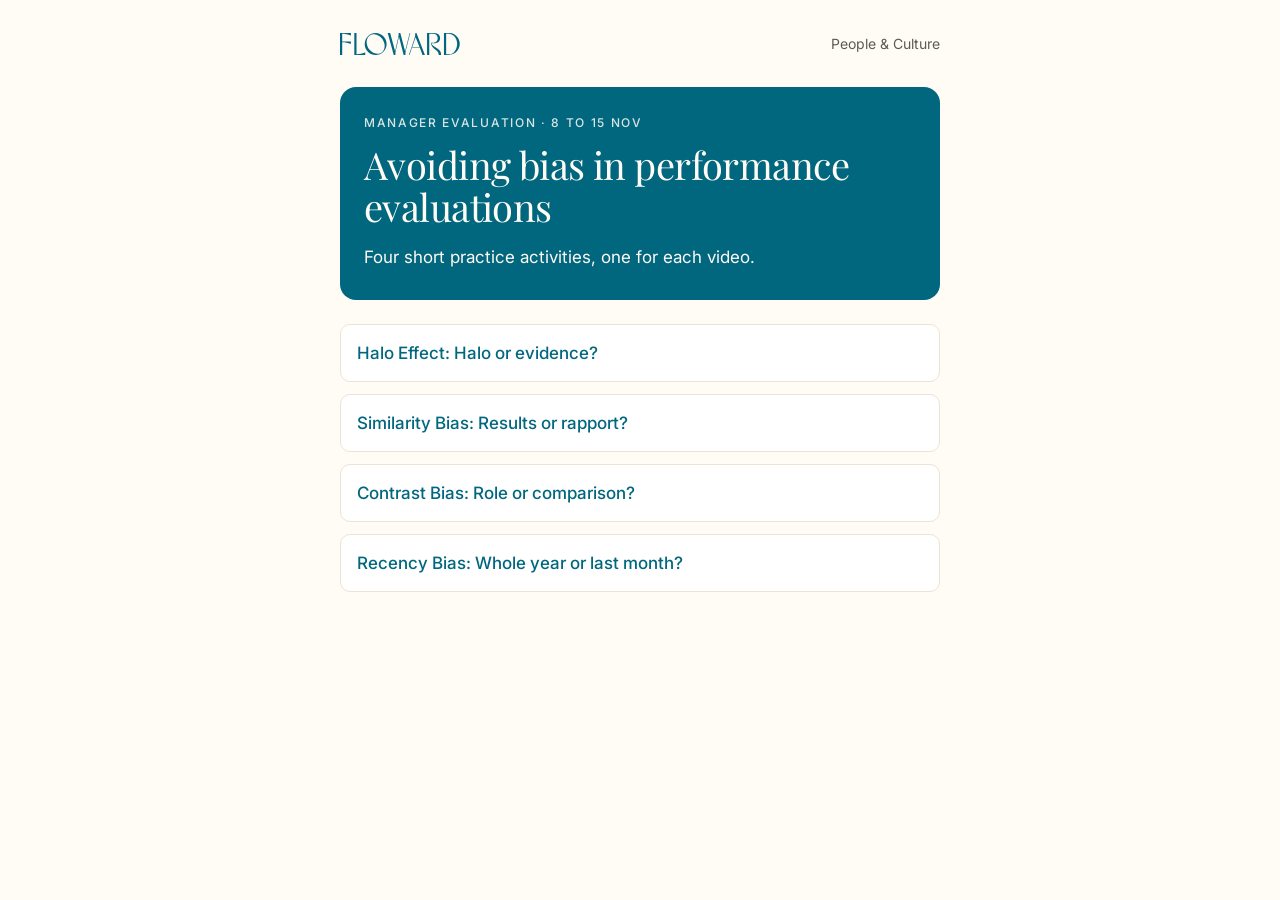
==== index.html @ 808c7620 "Create index.html" ====
<!doctype html>
<html lang="en">
<head>
<meta charset="utf-8">
<meta name="viewport" content="width=device-width, initial-scale=1">
<title>Bias practice | Floward People &amp; Culture</title>
<link rel="preconnect" href="https://fonts.googleapis.com"><link rel="preconnect" href="https://fonts.gstatic.com" crossorigin>
<link href="https://fonts.googleapis.com/css2?family=Inter:wght@400;500&family=Playfair+Display&display=swap" rel="stylesheet">
<link rel="stylesheet" href="app.css">
</head>
<body>
<div class="wrap">
<header><span class="wm"></span><span>People &amp; Culture</span></header>
<main><div class="hero"><p class="eyebrow">Manager Evaluation · 8 to 15 Nov</p><h1>Avoiding bias in performance evaluations</h1><p style="margin:0">Four short practice activities, one for each video.</p></div><div class="links"><a href="halo.html">Halo Effect: Halo or evidence?</a><a href="similarity.html">Similarity Bias: Results or rapport?</a><a href="contrast.html">Contrast Bias: Role or comparison?</a><a href="recency.html">Recency Bias: Whole year or last month?</a></div></main>
</div>
<script src="app.js"></script>
</body>
</html>
---- app.css ----
:root { --teal:#00677F; --teal-600:#005063; --teal-50:#E6F0F2; --ivory:#FFFBF5; --ivory-200:#F7F0E6; --ivory-300:#EDE3D4;
          --charcoal:#181817; --charcoal-400:#5C5C56; --orange:#FD622A; --orange-50:#FFF3EE; --orange-700:#A83310; }
  * { box-sizing:border-box; } html, body { margin:0; }
  body { background:var(--ivory); color:var(--charcoal); font:400 17px/1.65 Inter, system-ui, sans-serif; -webkit-font-smoothing:antialiased; }
  .wrap { max-width:640px; margin:0 auto; padding:24px 20px 48px; }
  header { display:flex; align-items:center; justify-content:space-between; padding:8px 0 32px; }
  header svg { height:22px; width:auto; color:var(--teal); }
  header span { font-size:14px; color:var(--charcoal-400); }
  .eyebrow { font:500 12px/1.4 Inter, sans-serif; letter-spacing:.14em; text-transform:uppercase; color:var(--teal); margin:0 0 12px; }
  h1, h2 { font-family:"Playfair Display", Georgia, serif; font-weight:400; margin:0 0 16px; }
  h1 { font-size:38px; line-height:1.1; letter-spacing:-.015em; } h2 { font-size:26px; line-height:1.2; }
  p { margin:0 0 16px; } .muted { color:var(--charcoal-400); }
  .hero { background:var(--teal); color:var(--ivory); border-radius:16px; padding:28px 24px; margin:0 0 24px; }
  .hero .eyebrow { color:var(--ivory); opacity:.85; } .hero h1 { color:var(--ivory); }
  .steps { display:grid; gap:10px; margin:0 0 24px; padding:0; list-style:none; }
  .steps li { display:flex; gap:12px; align-items:flex-start; }
  .steps b { flex:none; width:28px; height:28px; border-radius:50%; border:1.5px solid var(--teal); color:var(--teal); display:grid; place-items:center; font:400 15px/1 "Playfair Display", serif; }
  .who { font:500 12px/1.4 Inter, sans-serif; letter-spacing:.12em; text-transform:uppercase; color:var(--charcoal-400); margin:0 0 8px; }
  .quote { background:#fff; border:1px solid var(--ivory-300); border-left:0; border-radius:12px; padding:22px; margin:0 0 20px; font:400 22px/1.4 "Playfair Display", Georgia, serif; }
  .choices { display:grid; grid-template-columns:1fr 1fr; gap:12px; margin:0 0 20px; }
  .choice { font:500 16px/1.3 Inter, sans-serif; min-height:56px; border-radius:10px; border:1.5px solid var(--ivory-300); background:#fff; color:var(--charcoal); cursor:pointer; padding:12px; }
  .choice[aria-pressed="true"] { border-color:var(--teal); background:var(--teal); color:var(--ivory); }
  .choice[disabled] { cursor:default; }
  .choice.right { border-color:var(--teal); background:var(--teal-50); color:var(--charcoal); }
  .choice.wrong { border-color:var(--orange); background:var(--orange-50); color:var(--charcoal); }
  label { display:block; font-weight:500; margin:0 0 8px; }
  textarea { width:100%; font:inherit; color:var(--charcoal); border:1.5px solid var(--ivory-300); border-radius:10px; padding:12px 14px; min-height:88px; resize:vertical; background:#fff; }
  textarea[readonly] { background:var(--ivory-200); }
  .hint { font-size:14px; color:var(--charcoal-400); margin:6px 0 20px; }
  .feedback { display:flex; gap:12px; border-radius:10px; padding:16px; margin:0 0 20px; }
  .feedback svg { flex:none; width:24px; height:24px; margin-top:2px; }
  .feedback.good { background:var(--teal-50); } .feedback.good svg { color:var(--teal); }
  .feedback.bad { background:var(--orange-50); } .feedback.bad svg { color:var(--orange-700); }
  .feedback p:last-child { margin:0; }
  .btn { font:500 17px/1 Inter, sans-serif; border:0; border-radius:10px; padding:16px 24px; min-height:52px; cursor:pointer; background:var(--teal); color:var(--ivory); width:100%; }
  .btn:hover { background:var(--teal-600); } .btn[disabled] { opacity:.45; cursor:default; }
  .progress { display:flex; gap:6px; margin:0 0 24px; } .progress i { flex:1; height:4px; border-radius:2px; background:var(--ivory-300); } .progress i.on { background:var(--teal); }
  .scale { display:grid; grid-template-columns:repeat(5,1fr); gap:8px; margin:8px 0 4px; }
  .scale button { font:500 17px/1 Inter, sans-serif; min-height:48px; border-radius:10px; border:1.5px solid var(--ivory-300); background:#fff; color:var(--charcoal); cursor:pointer; }
  .scale button[aria-pressed="true"] { background:var(--teal); border-color:var(--teal); color:var(--ivory); }
  .scale-labels { display:flex; justify-content:space-between; font-size:14px; color:var(--charcoal-400); margin:0 0 24px; }
  .notice { font-size:14px; color:var(--charcoal-400); background:var(--ivory-200); border-radius:8px; padding:10px 12px; margin:0 0 24px; }
  .score { font:400 64px/1 "Playfair Display", serif; color:var(--teal); margin:0 0 8px; }
  .links { display:grid; gap:12px; margin:16px 0 0; }
  .links a { color:var(--teal); font-weight:500; text-decoration:none; border:1.5px solid var(--ivory-300); border-radius:10px; padding:14px 16px; background:#fff; }
  .links a:hover { border-color:var(--teal); }
  .opt:focus-visible, .btn:focus-visible, .choice:focus-visible, textarea:focus-visible, .scale button:focus-visible { outline:3px solid var(--teal); outline-offset:2px; }
  .err { font-size:14px; color:var(--orange-700); margin:12px 0 0; }
  header .wm, header svg { display:block; }
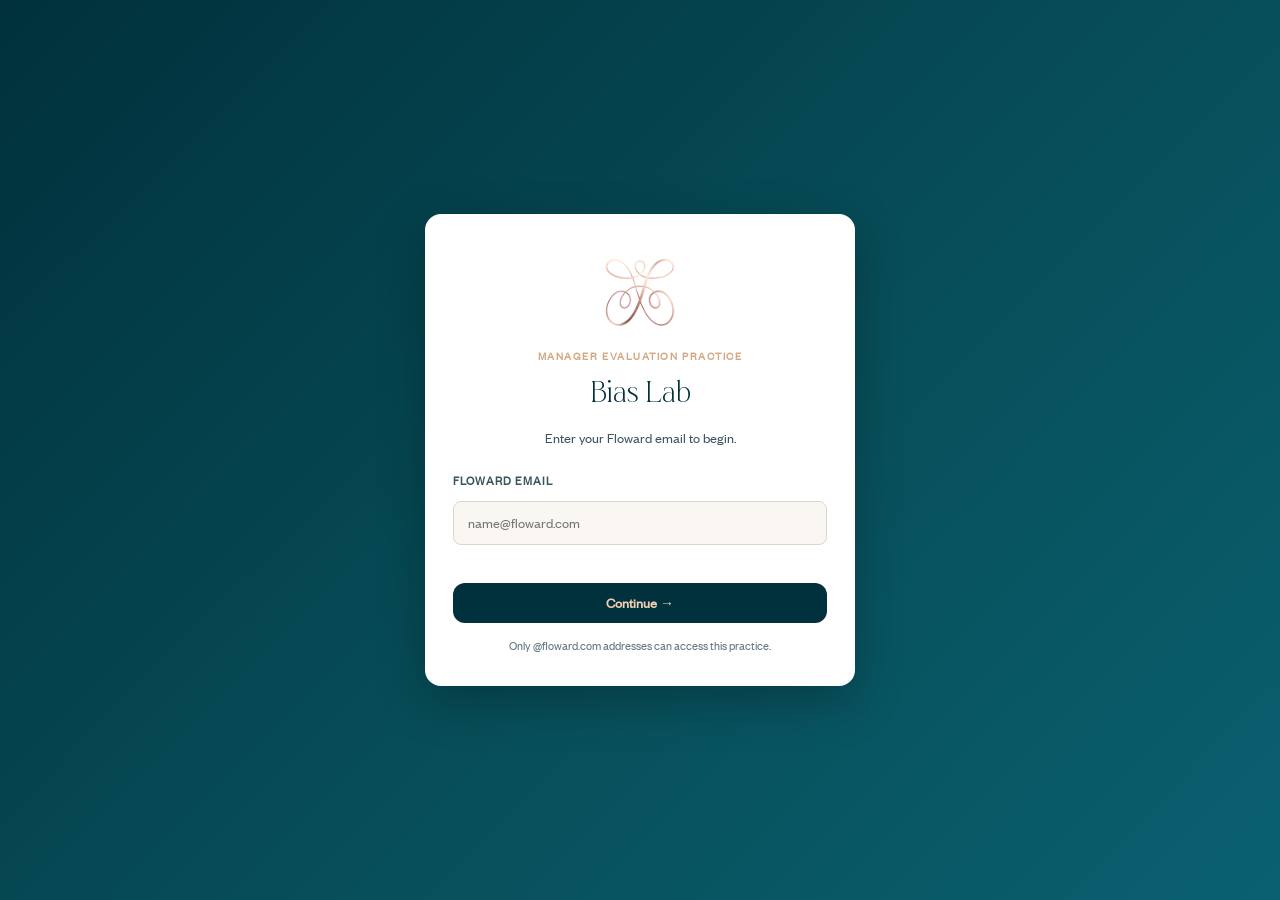
==== commit 5b20af15: "Update index.html" ====
--- a/index.html
+++ b/index.html
@@ -3,15 +3,48 @@
 <head>
 <meta charset="utf-8">
 <meta name="viewport" content="width=device-width, initial-scale=1">
-<title>Bias practice | Floward People &amp; Culture</title>
-<link rel="preconnect" href="https://fonts.googleapis.com"><link rel="preconnect" href="https://fonts.gstatic.com" crossorigin>
-<link href="https://fonts.googleapis.com/css2?family=Inter:wght@400;500&family=Playfair+Display&display=swap" rel="stylesheet">
+<title>Bias Lab | Manager Evaluation Practice | Floward</title>
+<link rel="stylesheet" href="star.css">
 <link rel="stylesheet" href="app.css">
 </head>
 <body>
-<div class="wrap">
-<header><span class="wm"></span><span>People &amp; Culture</span></header>
-<main><div class="hero"><p class="eyebrow">Manager Evaluation · 8 to 15 Nov</p><h1>Avoiding bias in performance evaluations</h1><p style="margin:0">Four short practice activities, one for each video.</p></div><div class="links"><a href="halo.html">Halo Effect: Halo or evidence?</a><a href="similarity.html">Similarity Bias: Results or rapport?</a><a href="contrast.html">Contrast Bias: Role or comparison?</a><a href="recency.html">Recency Bias: Whole year or last month?</a></div></main>
+<div class="gate" id="emailGate">
+  <div class="gate-card">
+    <div class="gate-logo brand-logo" role="img" aria-label="Floward"></div>
+    <div class="gate-kicker">Manager Evaluation Practice</div>
+    <h1 class="gate-title">Bias Lab</h1>
+    <p class="gate-desc">Enter your Floward email to begin.</p>
+    <form class="gate-form" id="gateForm" novalidate>
+      <label class="form-label" for="emailInput" style="margin-bottom:0;">Floward Email</label>
+      <input type="email" class="form-input" id="emailInput" placeholder="name@floward.com" autocomplete="email" maxlength="80" required>
+      <div class="gate-error" id="emailError" role="alert"></div>
+      <button type="submit" class="btn btn-primary">Continue →</button>
+    </form>
+    <div class="gate-note">Only @floward.com addresses can access this practice.</div>
+  </div>
+</div>
+<header class="site-header">
+  <div class="logo-area">
+    <div class="logo-img brand-logo" role="img" aria-label="Floward"></div>
+    <span class="logo-text">Floward L&amp;D</span>
+  </div>
+  <div class="nav-right">
+    <button class="learner-name-display hidden" id="learnerDisplay" style="cursor:pointer;font:inherit;font-size:13px" title="Not you? Click to change"></button>
+  </div>
+</header>
+<div class="screen active">
+  <div class="home-hero">
+    <div class="hero-subtitle">Manager Evaluation Practice</div>
+    <h1 class="hero-title">Bias <span>Lab</span></h1>
+    <p class="hero-desc"><span id="welcome"></span>Practice spotting bias in performance evaluations. Each part matches a video in the Bias Series: read real-style review comments, decide what is shaping the rating, then fix one.</p>
+  </div>
+  <div class="section-label">Bias Series</div>
+  <div class="card-grid">
+    <a class="activity-card" href="halo.html"><div class="card-module">Part 1: Bias Series</div><h3 class="card-title">Halo Effect</h3><p class="card-desc"><strong>Halo or evidence?</strong> Decide whether each review comment rests on evidence or on one strong impression.</p><div class="card-footer"><span class="card-badge">3 Cases</span><span class="card-arrow">→</span></div></a>
+    <a class="activity-card" href="similarity.html"><div class="card-module">Part 2: Bias Series</div><h3 class="card-title">Similarity Bias</h3><p class="card-desc"><strong>Results or rapport?</strong> Decide whether each review comment rests on results or on rapport.</p><div class="card-footer"><span class="card-badge">3 Cases</span><span class="card-arrow">→</span></div></a>
+    <a class="activity-card" href="contrast.html"><div class="card-module">Part 3: Bias Series</div><h3 class="card-title">Contrast Bias</h3><p class="card-desc"><strong>Role or comparison?</strong> Decide whether each review comment rates against the role or against a colleague.</p><div class="card-footer"><span class="card-badge">3 Cases</span><span class="card-arrow">→</span></div></a>
+    <a class="activity-card" href="recency.html"><div class="card-module">Part 4: Bias Series</div><h3 class="card-title">Recency Bias</h3><p class="card-desc"><strong>Whole year or last month?</strong> Decide whether each review comment covers the whole year or only the last month.</p><div class="card-footer"><span class="card-badge">3 Cases</span><span class="card-arrow">→</span></div></a>
+  </div>
 </div>
 <script src="app.js"></script>
 </body>
--- a/star.css
+++ b/star.css
@@ -0,0 +1,312 @@
+/* STAR Lab design system, copied from STAR Lab so every End-of-Year Performance Cycle practice looks the same. */
+
+@font-face {
+  font-family: 'FoundersGrotesk';
+  src: url('[data-uri]') format('truetype');
+  font-weight: normal;
+}
+@font-face {
+  font-family: 'MontasLight';
+  src: url('[data-uri]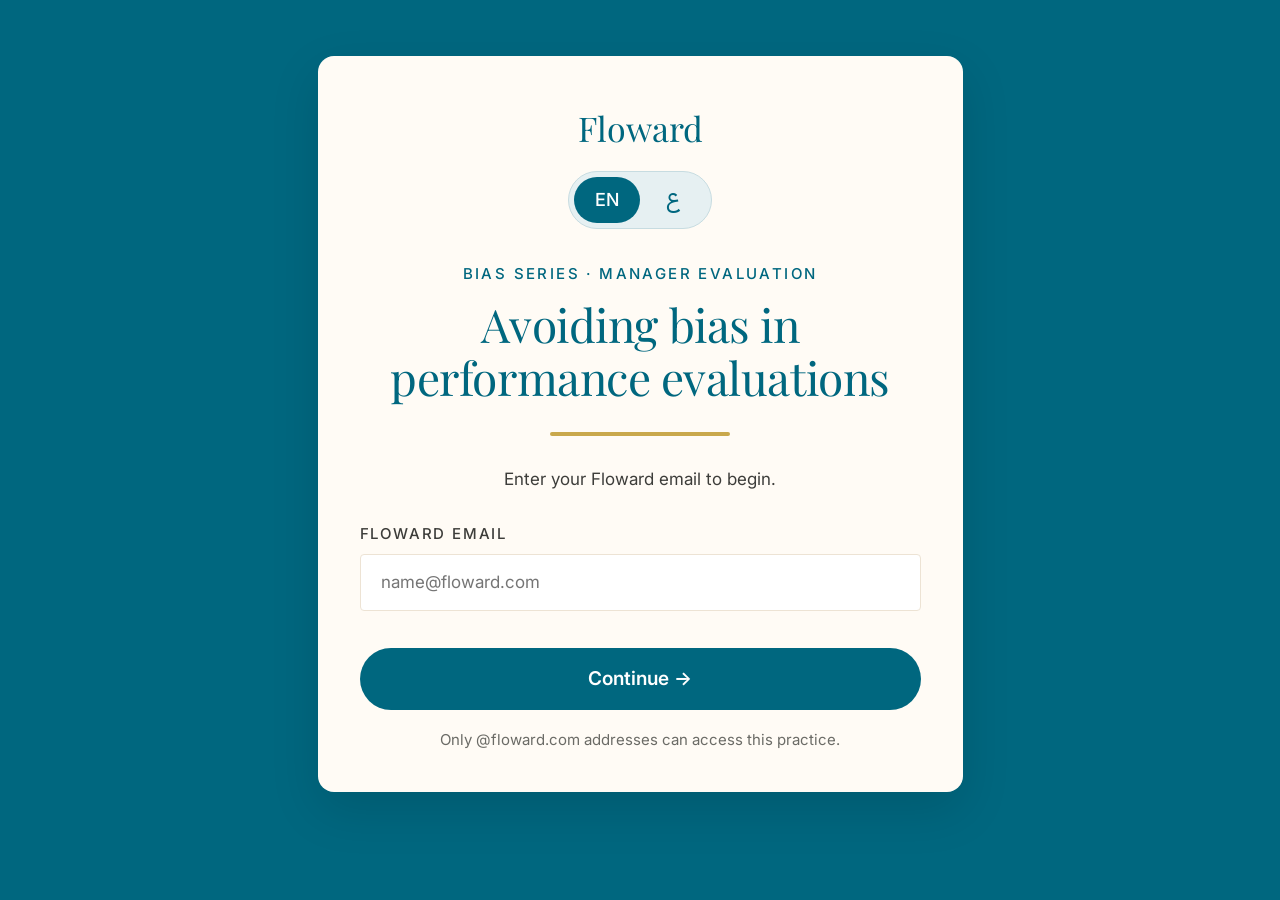
==== commit 45189083: "Update index.html" ====
--- a/index.html
+++ b/index.html
@@ -3,49 +3,16 @@
 <head>
 <meta charset="utf-8">
 <meta name="viewport" content="width=device-width, initial-scale=1">
-<title>Bias Lab | Manager Evaluation Practice | Floward</title>
-<link rel="stylesheet" href="star.css">
+<title>Bias practice | Floward</title>
+<link rel="preconnect" href="https://fonts.googleapis.com"><link rel="preconnect" href="https://fonts.gstatic.com" crossorigin>
+<link href="https://fonts.googleapis.com/css2?family=IBM+Plex+Sans+Arabic:wght@400;500;600&family=Inter:wght@400;500;600&family=Playfair+Display&display=swap" rel="stylesheet">
 <link rel="stylesheet" href="app.css">
 </head>
 <body>
-<div class="gate" id="emailGate">
-  <div class="gate-card">
-    <div class="gate-logo brand-logo" role="img" aria-label="Floward"></div>
-    <div class="gate-kicker">Manager Evaluation Practice</div>
-    <h1 class="gate-title">Bias Lab</h1>
-    <p class="gate-desc">Enter your Floward email to begin.</p>
-    <form class="gate-form" id="gateForm" novalidate>
-      <label class="form-label" for="emailInput" style="margin-bottom:0;">Floward Email</label>
-      <input type="email" class="form-input" id="emailInput" placeholder="name@floward.com" autocomplete="email" maxlength="80" required>
-      <div class="gate-error" id="emailError" role="alert"></div>
-      <button type="submit" class="btn btn-primary">Continue →</button>
-    </form>
-    <div class="gate-note">Only @floward.com addresses can access this practice.</div>
-  </div>
-</div>
-<header class="site-header">
-  <div class="logo-area">
-    <div class="logo-img brand-logo" role="img" aria-label="Floward"></div>
-    <span class="logo-text">Floward L&amp;D</span>
-  </div>
-  <div class="nav-right">
-    <button class="learner-name-display hidden" id="learnerDisplay" style="cursor:pointer;font:inherit;font-size:13px" title="Not you? Click to change"></button>
-  </div>
-</header>
-<div class="screen active">
-  <div class="home-hero">
-    <div class="hero-subtitle">Manager Evaluation Practice</div>
-    <h1 class="hero-title">Bias <span>Lab</span></h1>
-    <p class="hero-desc"><span id="welcome"></span>Practice spotting bias in performance evaluations. Each part matches a video in the Bias Series: read real-style review comments, decide what is shaping the rating, then fix one.</p>
-  </div>
-  <div class="section-label">Bias Series</div>
-  <div class="card-grid">
-    <a class="activity-card" href="halo.html"><div class="card-module">Part 1: Bias Series</div><h3 class="card-title">Halo Effect</h3><p class="card-desc"><strong>Halo or evidence?</strong> Decide whether each review comment rests on evidence or on one strong impression.</p><div class="card-footer"><span class="card-badge">3 Cases</span><span class="card-arrow">→</span></div></a>
-    <a class="activity-card" href="similarity.html"><div class="card-module">Part 2: Bias Series</div><h3 class="card-title">Similarity Bias</h3><p class="card-desc"><strong>Results or rapport?</strong> Decide whether each review comment rests on results or on rapport.</p><div class="card-footer"><span class="card-badge">3 Cases</span><span class="card-arrow">→</span></div></a>
-    <a class="activity-card" href="contrast.html"><div class="card-module">Part 3: Bias Series</div><h3 class="card-title">Contrast Bias</h3><p class="card-desc"><strong>Role or comparison?</strong> Decide whether each review comment rates against the role or against a colleague.</p><div class="card-footer"><span class="card-badge">3 Cases</span><span class="card-arrow">→</span></div></a>
-    <a class="activity-card" href="recency.html"><div class="card-module">Part 4: Bias Series</div><h3 class="card-title">Recency Bias</h3><p class="card-desc"><strong>Whole year or last month?</strong> Decide whether each review comment covers the whole year or only the last month.</p><div class="card-footer"><span class="card-badge">3 Cases</span><span class="card-arrow">→</span></div></a>
-  </div>
-</div>
+<main class="card" id="app" aria-live="polite"></main>
+<script>window.PAGE = {"key":null,"all":[{"key":"halo","num":"1","en":{"bias":"Halo Effect","title":"Halo or evidence?"},"ar":{"bias":"تأثير الهالة","title":"هالة أم دليل؟"}},{"key":"similarity","num":"2","en":{"bias":"Similarity Bias","title":"Results or rapport?"},"ar":{"bias":"تحيّز التشابه","title":"نتائج أم ألفة؟"}},{"key":"contrast","num":"3","en":{"bias":"Contrast Bias","title":"Role or comparison?"},"ar":{"bias":"تحيّز المقارنة","title":"الدور أم المقارنة؟"}},{"key":"recency","num":"4","en":{"bias":"Recency Bias","title":"Whole year or last month?"},"ar":{"bias":"تحيّز الحداثة","title":"العام كله أم الشهر الأخير؟"}}]};
+window.STRINGS = window.STRINGS || null;</script>
+<script src="strings.js"></script>
 <script src="app.js"></script>
 </body>
 </html>
--- a/app.css
+++ b/app.css
@@ -1,19 +1,70 @@
-/* Bias Lab: additions on top of the STAR Lab stylesheet (star.css). */
-.brand-logo { background: var(--floward-logo) center / contain no-repeat; aspect-ratio: 197 / 200; }
-.option-item .option-check { border-radius: 50%; }
-.choice-row { display: grid; grid-template-columns: 1fr 1fr; gap: 10px; margin-bottom: 20px; }
-.choice-row .option-item { justify-content: flex-start; }
-.case-who { font-size: 13px; color: var(--text-secondary); margin: -8px 0 12px; }
-.conf-row { display: flex; gap: 8px; flex-wrap: wrap; margin: 8px 0 6px; }
-.conf-row .comp-chip { min-width: 52px; text-align: center; font-size: 14px; }
-.conf-labels { display: flex; justify-content: space-between; font-size: 12px; color: var(--text-secondary); max-width: 320px; margin-bottom: 18px; }
-.btn-dark { background: var(--primary); color: var(--secondary); font-weight: 600; }
-.btn-dark:hover { background: var(--primary-light); box-shadow: 0 4px 18px rgba(0,49,60,0.25); }
-.form-hint { font-size: 12px; color: var(--text-secondary); margin-top: 6px; }
-.notice { font-size: 13px; color: var(--warning); background: rgba(184,124,46,0.08); border: 1px solid rgba(184,124,46,0.22); border-radius: var(--radius-sm); padding: 10px 14px; margin-bottom: 18px; }
-.done-links { padding: 8px 0 0; }
-.done-links .card-grid { padding: 0; }
-.done-links .section-label { padding: 24px 0 12px; }
-a.activity-card { display: block; color: inherit; text-decoration: none; }
-.option-item:focus-visible, .comp-chip:focus-visible, .btn:focus-visible, a.activity-card:focus-visible { outline: 3px solid var(--primary-light); outline-offset: 2px; }
-@media (max-width: 520px) { .choice-row { grid-template-columns: 1fr; } }
+/* Bias practice: same interface as the STAR practice activities. */
+:root { --teal:#00677F; --teal-600:#005468; --teal-50:#E6F0F2; --ivory:#FFFBF5; --ivory-300:#EDE3D4; --gold:#C9A84C;
+        --ink:#181817; --ink-600:#3D3D3A; --muted:#6B6B66; --good:#2E6B4F; --good-50:#E9F2EC; --warn:#9A4A1C; --warn-50:#FBEFE6; }
+* { box-sizing:border-box; } html, body { margin:0; }
+body { min-height:100vh; background:var(--teal); color:var(--ink); font:400 17px/1.6 Inter, system-ui, sans-serif; -webkit-font-smoothing:antialiased;
+       display:flex; align-items:flex-start; justify-content:center; padding:56px 16px; }
+html[dir=rtl] body { font-family:"IBM Plex Sans Arabic", Inter, system-ui, sans-serif; }
+.card { width:100%; max-width:645px; background:var(--ivory); border-radius:16px; padding:52px 42px 40px; box-shadow:0 18px 50px rgba(0,0,0,.12); }
+.brand { text-align:center; font:400 34px/1.2 "Playfair Display", Georgia, serif; color:var(--teal); margin:0 0 22px; }
+.toggle { display:flex; width:max-content; margin:0 auto 34px; padding:5px; border-radius:40px; background:var(--teal-50); border:1px solid #C7DCE1; direction:ltr; }
+.toggle button { border:0; background:transparent; color:var(--teal); font:500 18px/1 Inter, sans-serif; min-width:66px; height:46px; border-radius:30px; cursor:pointer; }
+.toggle button[aria-pressed=true] { background:var(--teal); color:#fff; }
+.toggle button.ar { font-family:"IBM Plex Sans Arabic", sans-serif; font-size:22px; }
+.eyebrow { text-align:center; font:500 15px/1.4 Inter, sans-serif; letter-spacing:.16em; text-transform:uppercase; color:var(--teal); margin:0 0 14px; }
+html[dir=rtl] .eyebrow { letter-spacing:0; font-family:"IBM Plex Sans Arabic", sans-serif; font-size:16px; }
+h1, h2 { font-family:"Playfair Display", Georgia, serif; font-weight:400; color:var(--teal); margin:0; letter-spacing:-.01em; }
+html[dir=rtl] h1, html[dir=rtl] h2 { font-family:"IBM Plex Sans Arabic", sans-serif; font-weight:500; letter-spacing:0; }
+h1 { text-align:center; font-size:46px; line-height:1.15; }
+h2 { font-size:28px; line-height:1.3; margin:0 0 18px; }
+.rule { width:180px; height:4px; background:var(--gold); border-radius:2px; margin:28px auto 30px; }
+.lead { text-align:center; color:var(--ink-600); margin:0 0 30px; }
+label, .label { display:block; font:500 15px/1.4 Inter, sans-serif; letter-spacing:.12em; text-transform:uppercase; color:var(--ink-600); margin:0 0 10px; }
+html[dir=rtl] label, html[dir=rtl] .label { letter-spacing:0; font-family:"IBM Plex Sans Arabic", sans-serif; }
+input[type=email], textarea { width:100%; font:inherit; color:var(--ink); background:#fff; border:1.5px solid var(--ivory-300); border-radius:4px; padding:14px 20px; }
+input[type=email] { direction:ltr; }
+html[dir=rtl] input[type=email] { text-align:right; }
+input[type=email]:focus, textarea:focus { outline:3px solid #2C8197; outline-offset:2px; border-color:var(--ink-600); }
+textarea { min-height:96px; resize:vertical; border-radius:10px; }
+textarea[readonly] { background:#F6F1E9; }
+.btn { display:flex; align-items:center; justify-content:center; gap:8px; width:100%; min-height:62px; margin:26px 0 0; border:0; border-radius:40px;
+       background:var(--teal); color:#fff; font:600 19px/1 Inter, sans-serif; cursor:pointer; text-decoration:none; }
+html[dir=rtl] .btn { font-family:"IBM Plex Sans Arabic", sans-serif; }
+.btn:hover { background:var(--teal-600); } .btn[disabled] { opacity:.4; cursor:default; }
+.btn:focus-visible, .choice:focus-visible, .scale button:focus-visible, .toggle button:focus-visible, .list a:focus-visible { outline:3px solid #2C8197; outline-offset:3px; }
+.note { text-align:center; font-size:15px; color:var(--muted); margin:18px 0 0; }
+.err { color:var(--warn); font-size:15px; margin:10px 0 0; min-height:1px; }
+.me { text-align:center; font-size:14px; color:var(--muted); margin:-18px 0 26px; }
+.me button { font:inherit; color:var(--teal); background:none; border:0; padding:0; cursor:pointer; text-decoration:underline; }
+.progress { display:flex; gap:6px; margin:0 0 26px; } .progress i { flex:1; height:4px; border-radius:2px; background:var(--ivory-300); } .progress i.on { background:var(--gold); }
+.who { font:500 14px/1.4 Inter, sans-serif; letter-spacing:.1em; text-transform:uppercase; color:var(--muted); margin:0 0 10px; }
+html[dir=rtl] .who { letter-spacing:0; font-family:"IBM Plex Sans Arabic", sans-serif; }
+.quote { background:#fff; border:1px solid var(--ivory-300); border-radius:12px; padding:22px 24px; margin:0 0 26px; font:400 22px/1.45 "Playfair Display", Georgia, serif; color:var(--ink); }
+html[dir=rtl] .quote { font-family:"IBM Plex Sans Arabic", sans-serif; font-size:20px; }
+.choices { display:grid; grid-template-columns:1fr 1fr; gap:12px; margin:0 0 24px; }
+.choice { min-height:58px; border-radius:40px; border:1.5px solid var(--teal); background:transparent; color:var(--teal); font:500 17px/1.2 Inter, sans-serif; cursor:pointer; padding:10px 16px; }
+html[dir=rtl] .choice { font-family:"IBM Plex Sans Arabic", sans-serif; }
+.choice[aria-pressed=true] { background:var(--teal); color:#fff; }
+.choice[disabled] { cursor:default; }
+.choice.right { background:var(--good-50); border-color:var(--good); color:var(--good); }
+.choice.wrong { background:var(--warn-50); border-color:var(--warn); color:var(--warn); }
+.hint { font-size:14px; color:var(--muted); margin:8px 0 0; }
+.feedback { border-radius:12px; padding:16px 18px; margin:22px 0 0; font-size:16px; }
+.feedback.good { background:var(--good-50); color:#1F4D38; } .feedback.bad { background:var(--warn-50); color:#6E3413; }
+.feedback p { margin:0; }
+.scale { display:grid; grid-template-columns:repeat(5,1fr); gap:10px; margin:6px 0 8px; direction:ltr; }
+.scale button { min-height:54px; border-radius:40px; border:1.5px solid var(--teal); background:transparent; color:var(--teal); font:500 18px/1 Inter, sans-serif; cursor:pointer; }
+.scale button[aria-pressed=true] { background:var(--teal); color:#fff; }
+.scale-labels { display:flex; justify-content:space-between; font-size:14px; color:var(--muted); direction:ltr; }
+html[dir=rtl] .scale-labels { flex-direction:row-reverse; }
+.score { text-align:center; font:400 72px/1 "Playfair Display", Georgia, serif; color:var(--teal); margin:6px 0 10px; }
+.ask { background:var(--teal-50); border-radius:12px; padding:18px 20px; margin:6px 0 30px; }
+.ask p { margin:0; }
+.list { display:grid; gap:12px; }
+.list a { display:flex; justify-content:space-between; align-items:center; gap:12px; text-decoration:none; color:var(--teal); background:#fff; border:1.5px solid var(--ivory-300); border-radius:14px; padding:16px 20px; }
+.list a:hover { border-color:var(--teal); }
+.list a b { font-weight:500; } .list a small { display:block; color:var(--muted); font-size:13px; letter-spacing:.08em; text-transform:uppercase; }
+html[dir=rtl] .list a small { letter-spacing:0; }
+.list a span.arrow { font-size:20px; }
+.center { text-align:center; }
+@media (max-width:560px) { body { padding:24px 12px; } .card { padding:40px 22px 32px; } h1 { font-size:36px; } .choices { grid-template-columns:1fr; } }
